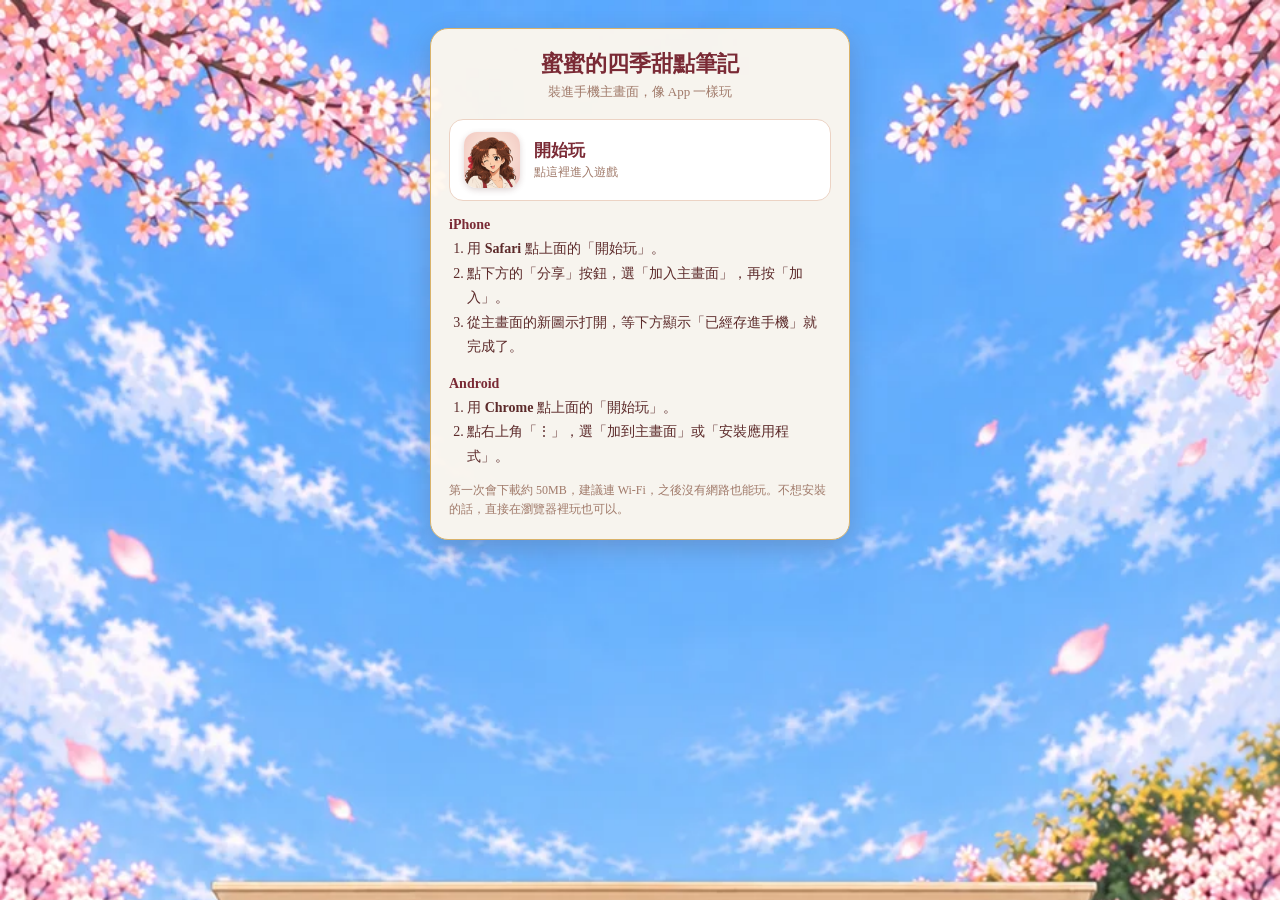
==== index.html @ 99757a96 "Add 蜜蜜甜點筆記 mobile build (index.html, _headers, play, all) Co-Authored-By: Claude Opus 5.5 <noreply@a" ====
<!doctype html>
<html lang="zh-Hant"><head><meta charset="utf-8"><meta name="viewport" content="width=device-width,initial-scale=1,viewport-fit=cover">
<title>蜜蜜的四季甜點筆記</title><meta name="theme-color" content="#a53948"><link rel="icon" href="play/favicon.svg" type="image/svg+xml">
<style>
:root{color-scheme:light}
body{margin:0;min-height:100svh;background:#fff3df url(play/assets/title-bg-v50.webp) center top/cover fixed;font-family:"Noto Serif TC","Songti TC",serif;color:#5c2a2a}
main{max-width:420px;margin:0 auto;padding:max(28px,env(safe-area-inset-top)) 16px max(28px,env(safe-area-inset-bottom))}
.card{background:#fff8eef2;border:1.5px solid #d9b26a;border-radius:18px;padding:20px 18px;box-shadow:0 8px 26px #5c2a2a33}
h1{margin:0 0 4px;font-size:22px;color:#7a2a35;text-align:center}
.sub{margin:0 0 18px;text-align:center;font-size:13px;color:#a07a6a}
a.app{display:flex;align-items:center;gap:14px;margin:0 0 12px;padding:12px 14px;border-radius:14px;background:#fff;border:1px solid #ecd3c4;text-decoration:none;color:inherit}
a.app img{width:56px;height:56px;border-radius:13px;box-shadow:0 2px 6px #5c2a2a33}
a.app b{display:block;font-size:17px;color:#7a2a35}a.app small{font-size:12px;color:#a07a6a}
ol{margin:4px 0 0;padding-left:1.3em;font-size:14px;line-height:1.75}
.how{margin:16px 0 0;font-size:14px;color:#7a2a35}
.note{margin:12px 0 0;font-size:12px;line-height:1.6;color:#a07a6a}
</style></head><body><main><div class="card">
<h1>蜜蜜的四季甜點筆記</h1><p class="sub">裝進手機主畫面，像 App 一樣玩</p>
<a class="app" href="play/"><img src="play/icon-180.png" alt=""><span><b>開始玩</b><small>點這裡進入遊戲</small></span></a>
<p class="how"><b>iPhone</b></p><ol><li>用 <b>Safari</b> 點上面的「開始玩」。</li><li>點下方的「分享」按鈕，選「加入主畫面」，再按「加入」。</li>
<li>從主畫面的新圖示打開，等下方顯示「已經存進手機」就完成了。</li></ol>
<p class="how"><b>Android</b></p><ol><li>用 <b>Chrome</b> 點上面的「開始玩」。</li><li>點右上角「⋮」，選「加到主畫面」或「安裝應用程式」。</li></ol>
<p class="note">第一次會下載約 50MB，建議連 Wi-Fi，之後沒有網路也能玩。不想安裝的話，直接在瀏覽器裡玩也可以。</p>
</div></main></body></html>
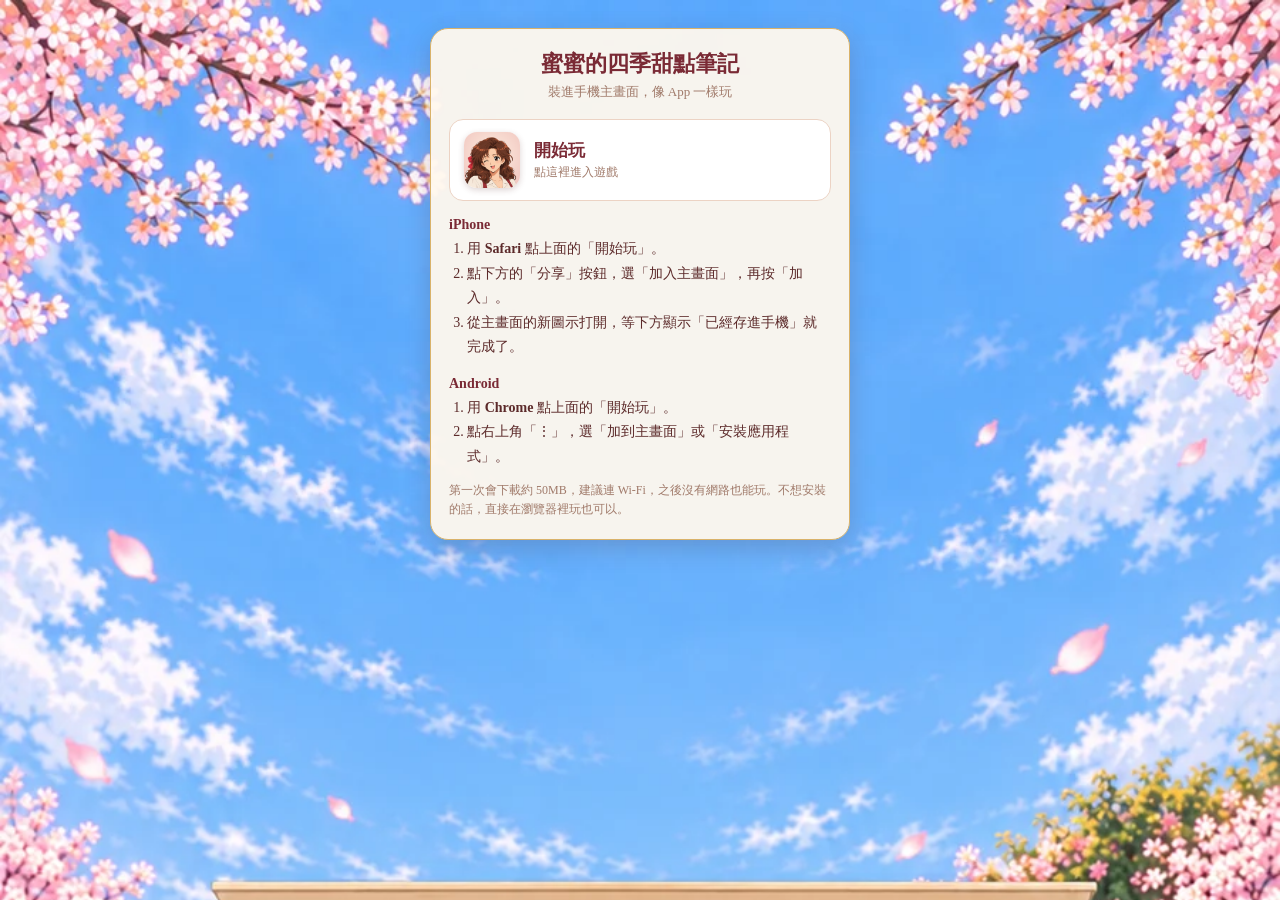
==== commit 934b3c3d: "v90: title cover extended downward with painted pavement (no zoom on tall phones) Co-Authored-By: Cl" ====
--- a/index.html
+++ b/index.html
@@ -3,7 +3,7 @@
 <title>蜜蜜的四季甜點筆記</title><meta name="theme-color" content="#a53948"><link rel="icon" href="play/favicon.svg" type="image/svg+xml">
 <style>
 :root{color-scheme:light}
-body{margin:0;min-height:100svh;background:#fff3df url(play/assets/title-bg-v50.webp) center top/cover fixed;font-family:"Noto Serif TC","Songti TC",serif;color:#5c2a2a}
+body{margin:0;min-height:100svh;background:#fff3df url(play/assets/title-bg-v90.webp) center top/cover fixed;font-family:"Noto Serif TC","Songti TC",serif;color:#5c2a2a}
 main{max-width:420px;margin:0 auto;padding:max(28px,env(safe-area-inset-top)) 16px max(28px,env(safe-area-inset-bottom))}
 .card{background:#fff8eef2;border:1.5px solid #d9b26a;border-radius:18px;padding:20px 18px;box-shadow:0 8px 26px #5c2a2a33}
 h1{margin:0 0 4px;font-size:22px;color:#7a2a35;text-align:center}
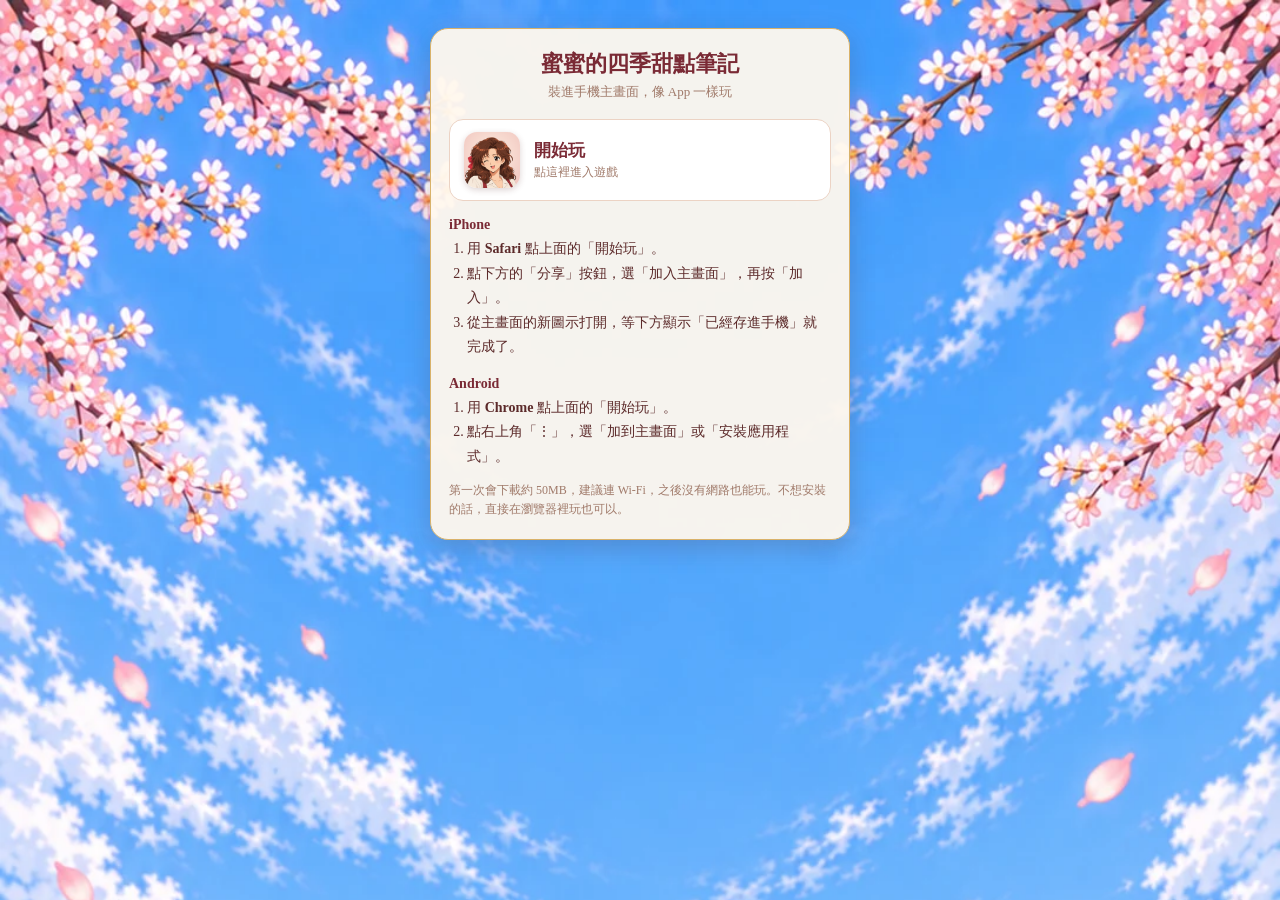
==== commit 2bbf6cf0: "v91: new 9:20 title cover drawn for phones; logo placed between the status bar and the roof Co-Autho" ====
--- a/index.html
+++ b/index.html
@@ -3,7 +3,7 @@
 <title>蜜蜜的四季甜點筆記</title><meta name="theme-color" content="#a53948"><link rel="icon" href="play/favicon.svg" type="image/svg+xml">
 <style>
 :root{color-scheme:light}
-body{margin:0;min-height:100svh;background:#fff3df url(play/assets/title-bg-v90.webp) center top/cover fixed;font-family:"Noto Serif TC","Songti TC",serif;color:#5c2a2a}
+body{margin:0;min-height:100svh;background:#fff3df url(play/assets/title-bg-v91.webp) center top/cover fixed;font-family:"Noto Serif TC","Songti TC",serif;color:#5c2a2a}
 main{max-width:420px;margin:0 auto;padding:max(28px,env(safe-area-inset-top)) 16px max(28px,env(safe-area-inset-bottom))}
 .card{background:#fff8eef2;border:1.5px solid #d9b26a;border-radius:18px;padding:20px 18px;box-shadow:0 8px 26px #5c2a2a33}
 h1{margin:0 0 4px;font-size:22px;color:#7a2a35;text-align:center}
